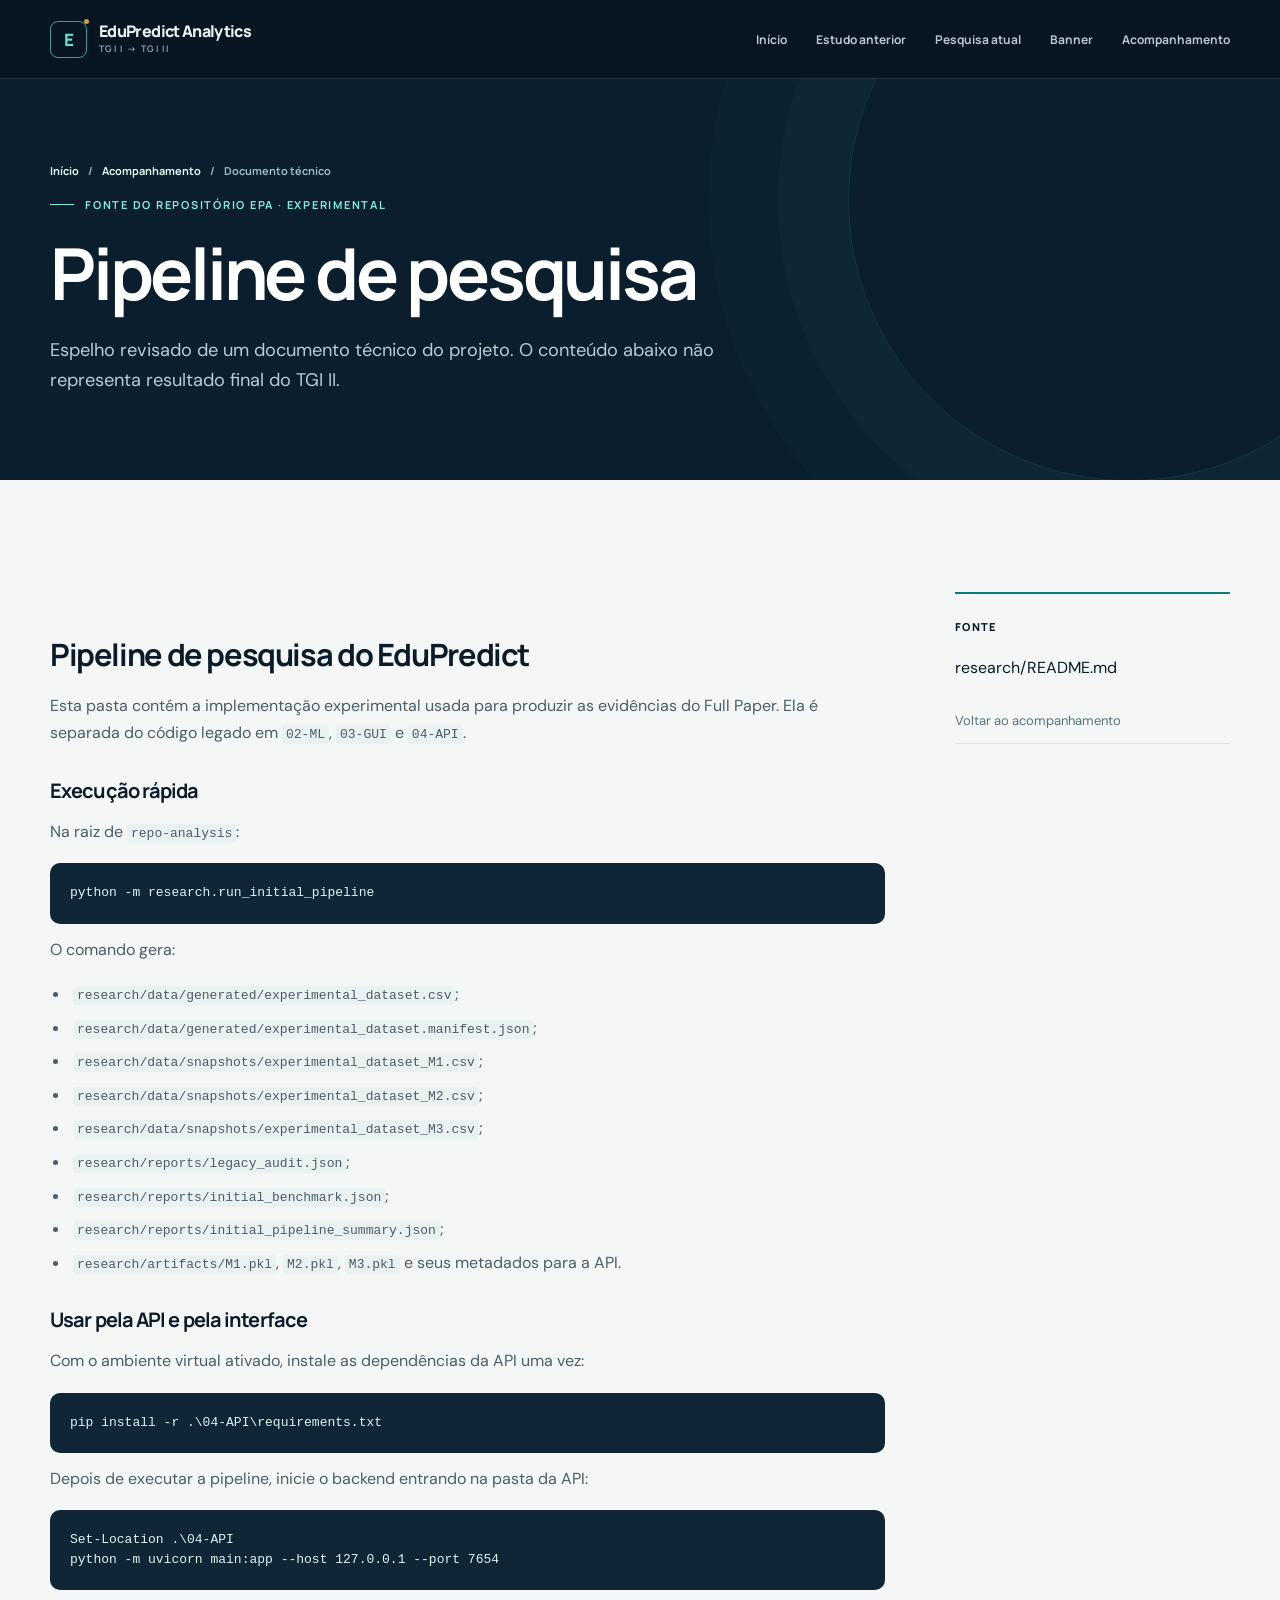
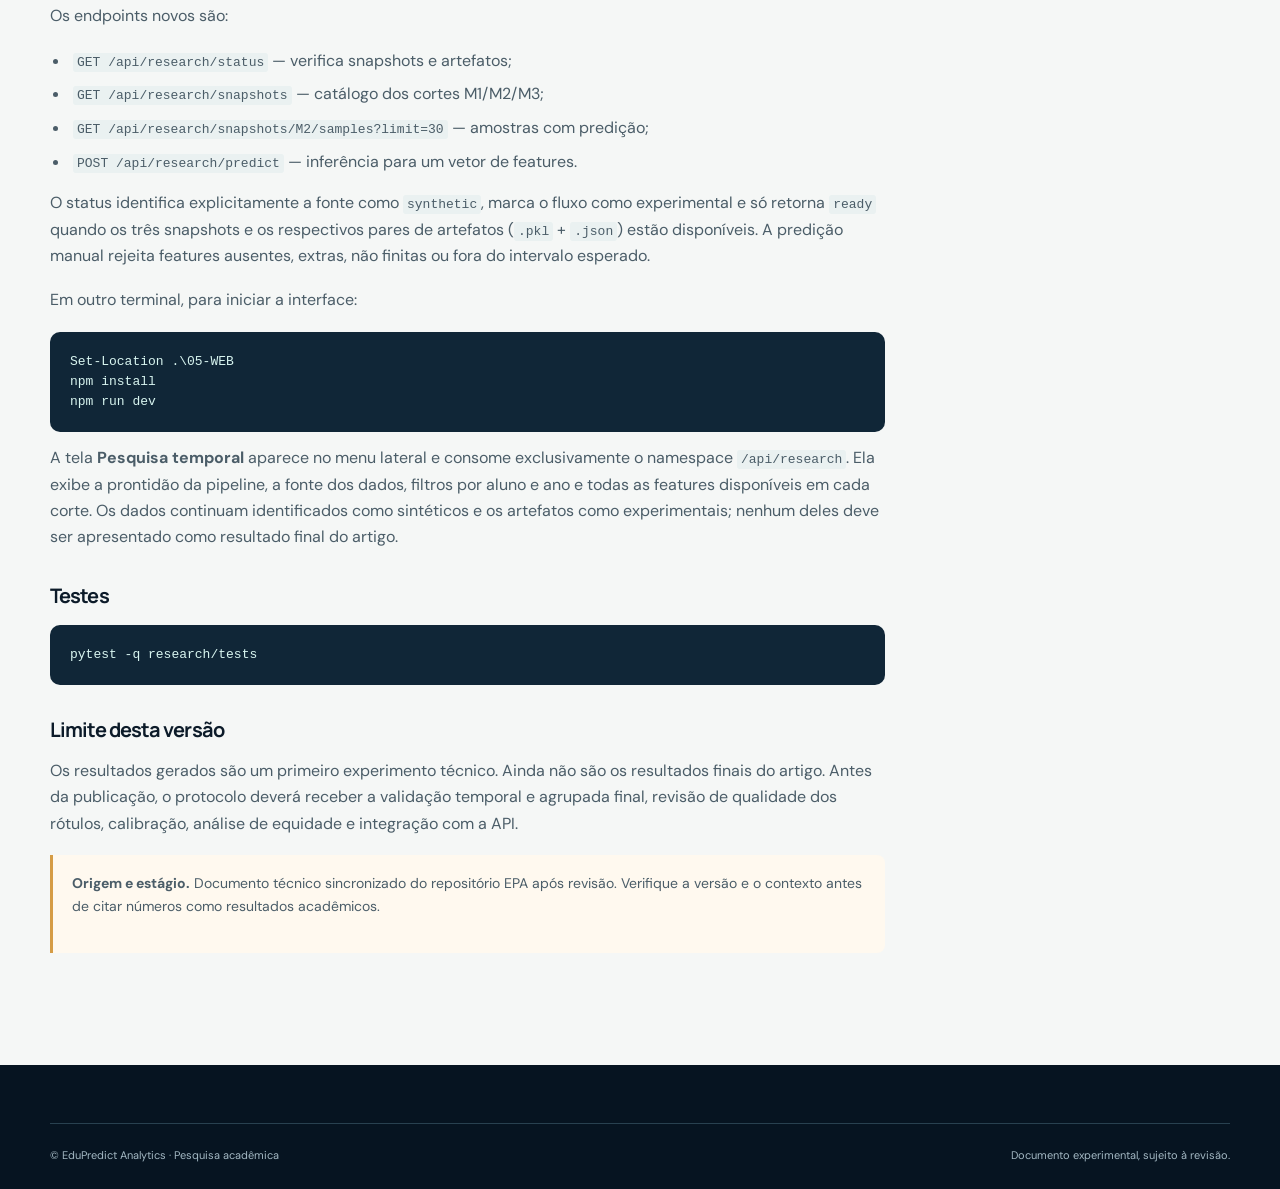
==== site/documentos/pipeline/index.html @ 7457630a "feat: criar site acadêmico EduPredict" ====
<!doctype html>
<html lang="pt-BR"><head><meta charset="utf-8"><meta name="viewport" content="width=device-width, initial-scale=1"><meta name="theme-color" content="#071421"><meta name="description" content="Documento técnico da pesquisa EduPredict Analytics, publicado após revisão."><title>Pipeline de pesquisa — EduPredict Analytics</title><link rel="icon" href="../../assets/favicon.svg" type="image/svg+xml"><link rel="stylesheet" href="../../assets/styles.css"><script defer src="../../assets/main.js"></script></head><body>
<a class="skip-link" href="#conteudo">Ir para o conteúdo</a><header class="site-header"><div class="container header-inner"><a class="brand" href="../../" aria-label="EduPredict Analytics, página inicial"><span class="brand-mark" aria-hidden="true">E</span><span><span class="brand-name">EduPredict Analytics</span><span class="brand-small">TGI I → TGI II</span></span></a><button class="menu-button" type="button" data-menu-button aria-expanded="false" aria-controls="navegacao">Menu</button><nav id="navegacao" class="nav" data-nav aria-label="Navegação principal"><a href="../../">Início</a><a href="../../estudo-anterior/">Estudo anterior</a><a href="../../pesquisa-atual/">Pesquisa atual</a><a href="../../banner/">Banner</a><a href="../../acompanhamento/">Acompanhamento</a></nav></div></header>
<main id="conteudo"><section class="page-hero"><div class="container"><div class="crumbs"><a href="../../">Início</a><span>/</span><a href="../../acompanhamento/">Acompanhamento</a><span>/</span>Documento técnico</div><div class="eyebrow light">Fonte do repositório EPA · experimental</div><h1>Pipeline de pesquisa</h1><p>Espelho revisado de um documento técnico do projeto. O conteúdo abaixo não representa resultado final do TGI II.</p></div></section><section class="section"><div class="container article-layout"><article class="article source-doc"><h2>Pipeline de pesquisa do EduPredict</h2>
<p>Esta pasta contém a implementação experimental usada para produzir as evidências do Full Paper. Ela é separada do código legado em <code>02-ML</code>, <code>03-GUI</code> e <code>04-API</code>.</p>
<h3>Execução rápida</h3>
<p>Na raiz de <code>repo-analysis</code>:</p>
<pre><code>python -m research.run_initial_pipeline</code></pre>
<p>O comando gera:</p>
<ul>
<li><code>research/data/generated/experimental_dataset.csv</code>;</li>
<li><code>research/data/generated/experimental_dataset.manifest.json</code>;</li>
<li><code>research/data/snapshots/experimental_dataset_M1.csv</code>;</li>
<li><code>research/data/snapshots/experimental_dataset_M2.csv</code>;</li>
<li><code>research/data/snapshots/experimental_dataset_M3.csv</code>;</li>
<li><code>research/reports/legacy_audit.json</code>;</li>
<li><code>research/reports/initial_benchmark.json</code>;</li>
<li><code>research/reports/initial_pipeline_summary.json</code>;</li>
<li><code>research/artifacts/M1.pkl</code>, <code>M2.pkl</code>, <code>M3.pkl</code> e seus metadados para a API.</li>
</ul>
<h3>Usar pela API e pela interface</h3>
<p>Com o ambiente virtual ativado, instale as dependências da API uma vez:</p>
<pre><code>pip install -r .\04-API\requirements.txt</code></pre>
<p>Depois de executar a pipeline, inicie o backend entrando na pasta da API:</p>
<pre><code>Set-Location .\04-API
python -m uvicorn main:app --host 127.0.0.1 --port 7654</code></pre>
<p>Os endpoints novos são:</p>
<ul>
<li><code>GET /api/research/status</code> — verifica snapshots e artefatos;</li>
<li><code>GET /api/research/snapshots</code> — catálogo dos cortes M1/M2/M3;</li>
<li><code>GET /api/research/snapshots/M2/samples?limit=30</code> — amostras com predição;</li>
<li><code>POST /api/research/predict</code> — inferência para um vetor de features.</li>
</ul>
<p>O status identifica explicitamente a fonte como <code>synthetic</code>, marca o fluxo como experimental e só retorna <code>ready</code> quando os três snapshots e os respectivos pares de artefatos (<code>.pkl</code> + <code>.json</code>) estão disponíveis. A predição manual rejeita features ausentes, extras, não finitas ou fora do intervalo esperado.</p>
<p>Em outro terminal, para iniciar a interface:</p>
<pre><code>Set-Location .\05-WEB
npm install
npm run dev</code></pre>
<p>A tela <strong>Pesquisa temporal</strong> aparece no menu lateral e consome exclusivamente o namespace <code>/api/research</code>. Ela exibe a prontidão da pipeline, a fonte dos dados, filtros por aluno e ano e todas as features disponíveis em cada corte. Os dados continuam identificados como sintéticos e os artefatos como experimentais; nenhum deles deve ser apresentado como resultado final do artigo.</p>
<h3>Testes</h3>
<pre><code>pytest -q research/tests</code></pre>
<h3>Limite desta versão</h3>
<p>Os resultados gerados são um primeiro experimento técnico. Ainda não são os resultados finais do artigo. Antes da publicação, o protocolo deverá receber a validação temporal e agrupada final, revisão de qualidade dos rótulos, calibração, análise de equidade e integração com a API.</p><div class="notice"><p><strong>Origem e estágio.</strong> Documento técnico sincronizado do repositório EPA após revisão. Verifique a versão e o contexto antes de citar números como resultados acadêmicos.</p></div></article><aside class="side-index" aria-label="Informações do documento"><strong>Fonte</strong><p>research/README.md</p><a href="../../acompanhamento/">Voltar ao acompanhamento</a></aside></div></section></main>
<footer class="site-footer"><div class="container footer-bottom"><span>© EduPredict Analytics · Pesquisa acadêmica</span><span>Documento experimental, sujeito à revisão.</span></div></footer>
</body></html>
---- site/assets/styles.css ----
@import url('https://fonts.googleapis.com/css2?family=DM+Sans:wght@400;500;600;700&family=Manrope:wght@400;500;600;700;800&display=swap');

:root{--ink:#0c1b29;--muted:#526170;--paper:#f5f7f6;--line:#dce4e5;--deep:#071421;--teal:#087d78;--mint:#65e0d1;--blue:#357fb3;--amber:#d59c45;--card:#fff;--radius:20px;--shadow:0 24px 70px rgba(13,36,48,.09)}
*{box-sizing:border-box}html{scroll-behavior:smooth}body{margin:0;background:var(--paper);color:var(--ink);font:16px/1.65 'DM Sans',system-ui,-apple-system,'Segoe UI',sans-serif}img{display:block;max-width:100%}a{color:inherit}button{font:inherit}::selection{background:#b2eee5;color:#08212d}.skip-link{position:absolute;top:-100px;left:16px;background:#fff;color:#071421;padding:10px 14px;z-index:50}.skip-link:focus{top:12px}.container{width:min(100% - 48px,1180px);margin-inline:auto}.eyebrow{display:flex;align-items:center;gap:11px;font:700 11px/1.2 'Manrope',sans-serif;letter-spacing:.16em;text-transform:uppercase;color:var(--teal)}.eyebrow::before{content:'';height:1px;width:24px;background:currentColor}.eyebrow.light{color:#82e9de}.display,.section-title,h1,h2,h3{font-family:'Manrope',system-ui,sans-serif;letter-spacing:-.045em}.display{font-size:clamp(3rem,6.7vw,6.8rem);line-height:1.04;font-weight:700;max-width:920px;margin:24px 0}.display em{font-style:normal;color:var(--mint)}.section-title{font-size:clamp(2.2rem,4vw,4rem);line-height:1.12;margin:17px 0 20px;font-weight:700}.lead{font-size:clamp(1.05rem,1.5vw,1.23rem);line-height:1.75;color:var(--muted);max-width:690px}.text-link{display:inline-flex;align-items:center;gap:10px;color:var(--teal);font-weight:700;text-decoration:none}.text-link:hover{text-decoration:underline}.text-link span{font-size:1.15em;transition:transform .2s}.text-link:hover span{transform:translateX(4px)}.button{display:inline-flex;align-items:center;justify-content:center;gap:11px;min-height:52px;padding:0 22px;border:1px solid transparent;border-radius:7px;background:var(--mint);color:#09222d;font-weight:800;text-decoration:none;transition:transform .2s,background .2s,box-shadow .2s}.button:hover{transform:translateY(-2px);box-shadow:0 12px 24px rgba(4,160,148,.2)}.button.ghost{background:transparent;border-color:rgba(255,255,255,.36);color:#fff}.button.ghost:hover{background:rgba(255,255,255,.09)}.button.dark{background:var(--ink);color:#fff}.button.outline{background:transparent;border-color:#a3b5bb;color:var(--ink)}:focus-visible{outline:3px solid #e4a633;outline-offset:3px}
.site-header{position:relative;z-index:10;background:var(--deep);color:#e9f3f4;border-bottom:1px solid rgba(255,255,255,.12)}.header-inner{min-height:78px;display:flex;align-items:center;justify-content:space-between;gap:30px}.brand{display:flex;align-items:center;gap:12px;text-decoration:none;white-space:nowrap}.brand-mark{display:grid;place-items:center;width:37px;height:37px;border:1px solid rgba(99,226,210,.65);border-radius:8px;color:var(--mint);font:800 17px 'Manrope',sans-serif;position:relative}.brand-mark::after{content:'';position:absolute;width:5px;height:5px;border-radius:50%;background:var(--amber);right:-3px;top:-3px}.brand-name{display:block;font:800 16px/1 'Manrope',sans-serif;letter-spacing:-.04em}.brand-small{display:block;font:600 9px/1.4 'Manrope',sans-serif;letter-spacing:.15em;text-transform:uppercase;color:#9ab0bd;margin-top:4px}.nav{display:flex;align-items:center;gap:29px}.nav a{font:700 12px 'Manrope',sans-serif;text-decoration:none;color:#b9c9d1;transition:color .2s}.nav a:hover,.nav a[aria-current=page]{color:#fff}.nav a[aria-current=page]{box-shadow:0 2px var(--mint);padding-bottom:5px}.header-status{font:700 10px 'Manrope',sans-serif;text-transform:uppercase;letter-spacing:.1em;display:flex;align-items:center;gap:8px;color:#bed1d7;white-space:nowrap}.header-status i{display:block;width:7px;height:7px;background:var(--mint);border-radius:50%;box-shadow:0 0 14px var(--mint)}.menu-button{display:none;background:none;border:1px solid rgba(255,255,255,.3);color:#fff;border-radius:6px;padding:8px 12px;cursor:pointer}
.hero{background:#071421;color:#fff;position:relative;overflow:hidden;min-height:710px}.hero::before{content:'';position:absolute;inset:0;background:url('./hero-trajectories.png') center/cover no-repeat;opacity:.82}.hero::after{content:'';position:absolute;inset:0;background:linear-gradient(90deg,#071421 0%,rgba(7,20,33,.97) 24%,rgba(7,20,33,.73) 47%,rgba(7,20,33,.06) 100%),linear-gradient(0deg,#071421 0%,transparent 40%)}.hero .container{position:relative;z-index:1}.hero-content{padding:124px 0 100px;max-width:780px}.hero .lead{color:#c5d6dc;max-width:610px;margin:0 0 30px}.hero-actions{display:flex;gap:12px;flex-wrap:wrap}.hero-foot{border-top:1px solid rgba(255,255,255,.18);padding:25px 0 31px;position:relative;z-index:1}.hero-foot-grid{display:grid;grid-template-columns:1fr 1fr 1fr;gap:20px}.hero-foot-item{display:flex;align-items:flex-start;gap:14px}.hero-foot-item strong{display:block;font:700 13px 'Manrope',sans-serif;color:#effbfa}.hero-foot-item span{display:block;font-size:12px;color:#9cbbc6;margin-top:3px}.hero-foot-num{font:700 11px 'Manrope',sans-serif;color:var(--mint);padding-top:2px}
.section{padding:112px 0}.section.compact{padding:82px 0}.section-head{display:flex;align-items:end;justify-content:space-between;gap:36px;margin-bottom:43px}.section-head .lead{max-width:470px}.grid-two{display:grid;grid-template-columns:repeat(2,minmax(0,1fr));gap:22px}.grid-three{display:grid;grid-template-columns:repeat(3,minmax(0,1fr));gap:20px}.panel{background:var(--card);border:1px solid var(--line);border-radius:var(--radius);box-shadow:var(--shadow)}.research-card{padding:39px;min-height:355px;display:flex;flex-direction:column;position:relative;overflow:hidden}.research-card::after{content:'';position:absolute;right:-60px;bottom:-95px;width:240px;height:240px;border:1px solid rgba(6,132,125,.12);border-radius:50%;box-shadow:0 0 0 45px rgba(6,132,125,.025),0 0 0 90px rgba(6,132,125,.025)}.research-card.dark{background:#102637;color:#fff;border-color:#294254}.research-card.dark::after{border-color:rgba(104,224,210,.19);box-shadow:0 0 0 45px rgba(104,224,210,.025),0 0 0 90px rgba(104,224,210,.025)}.research-card .tag{font:700 10px 'Manrope',sans-serif;letter-spacing:.14em;text-transform:uppercase;color:var(--teal)}.research-card.dark .tag{color:var(--mint)}.research-card h3{font-size:clamp(1.7rem,2.5vw,2.5rem);line-height:1.19;margin:35px 0 14px;max-width:440px;position:relative;z-index:1}.research-card p{color:var(--muted);margin:0 0 27px;max-width:470px;position:relative;z-index:1}.research-card.dark p{color:#b8cbd3}.research-card .text-link{margin-top:auto;position:relative;z-index:1}.research-card.dark .text-link{color:var(--mint)}.number-line{display:flex;gap:20px;border-top:1px solid var(--line);padding-top:22px;margin-top:29px}.number-line span{font-size:12px;color:var(--muted)}.number-line strong{display:block;font:800 23px 'Manrope',sans-serif;color:var(--ink)}
.dark-band{background:#0b1e2d;color:#fff;position:relative;overflow:hidden}.dark-band::after{content:'';position:absolute;inset:0;background:radial-gradient(circle at 85% 20%,rgba(53,127,179,.16),transparent 40%);pointer-events:none}.dark-band .container{position:relative;z-index:1}.dark-band .lead{color:#b7cbd4}.dark-band .section-title{max-width:800px}.stage-grid{display:grid;grid-template-columns:repeat(3,minmax(0,1fr));gap:14px;margin-top:55px}.stage{border-top:1px solid #496170;padding:26px 28px 20px 0}.stage .stage-no{color:var(--mint);font:800 11px 'Manrope',sans-serif;letter-spacing:.1em}.stage h3{font-size:1.25rem;margin:14px 0 9px}.stage p{color:#a8c0ca;font-size:14px;margin:0;max-width:300px}.stage-visual{height:125px;display:flex;align-items:end;gap:5px;margin-top:29px}.stage-visual i{width:7px;height:var(--h);border-radius:4px 4px 0 0;background:linear-gradient(180deg,#63e1d2,#276586);opacity:.8}
.quote-panel{display:grid;grid-template-columns:1.25fr .75fr;gap:60px;align-items:center}.quote-panel blockquote{font:600 clamp(1.65rem,2.75vw,2.8rem)/1.34 'Manrope',sans-serif;letter-spacing:-.04em;margin:0}.quote-panel blockquote em{font-style:normal;color:var(--teal)}.quote-panel aside{border-left:1px solid var(--line);padding-left:33px;color:var(--muted)}.quote-panel aside strong{display:block;color:var(--ink);font:800 13px 'Manrope',sans-serif;margin-bottom:12px}.notice{border-left:3px solid var(--amber);padding:17px 19px;background:#fff9ef;color:#5b4a2f;border-radius:0 8px 8px 0;font-size:14px}.notice.dark{background:#19303c;color:#e4d7b8}.notice p{margin:0}.notice strong{color:inherit}.link-card{padding:31px;display:flex;flex-direction:column;gap:12px;min-height:230px}.link-card .icon{width:40px;height:40px;display:grid;place-items:center;border:1px solid #bad1d5;border-radius:10px;color:var(--teal);font:800 18px 'Manrope',sans-serif}.link-card h3{font-size:1.17rem;margin:5px 0 0}.link-card p{font-size:13px;color:var(--muted);margin:0}.link-card a{font:700 12px 'Manrope',sans-serif;color:var(--teal);text-decoration:none;margin-top:auto}.link-card a:hover{text-decoration:underline}.cta-panel{background:#d9f1ee;border-radius:25px;padding:53px 58px;display:flex;align-items:center;justify-content:space-between;gap:40px}.cta-panel .section-title{margin:12px 0;max-width:650px}.cta-panel p{color:#456469;margin:0;max-width:630px}
.page-hero{background:#0b1e2d;color:#fff;padding:84px 0 85px;position:relative;overflow:hidden}.page-hero::after{content:'';position:absolute;width:560px;height:560px;border-radius:50%;border:1px solid rgba(91,213,202,.12);right:-130px;top:-160px;box-shadow:0 0 0 70px rgba(91,213,202,.025),0 0 0 140px rgba(91,213,202,.025)}.page-hero .container{position:relative;z-index:1}.page-hero h1{font-size:clamp(2.8rem,5.6vw,5.6rem);line-height:1.08;margin:24px 0 22px;max-width:920px}.page-hero p{color:#b9cbd5;max-width:680px;font-size:1.14rem;margin:0}.crumbs{font:700 11px 'Manrope',sans-serif;color:#9cb8c2;margin-bottom:20px}.crumbs a{text-decoration:none;color:#e1f6f3}.crumbs span{margin:0 9px}.article-layout{display:grid;grid-template-columns:minmax(0,1fr) 275px;gap:70px}.article{min-width:0}.article h2{font-size:clamp(1.75rem,2.4vw,2.45rem);line-height:1.22;margin:0 0 20px}.article h3{font-size:1.25rem;margin:35px 0 12px}.article p{color:#4b5d68;margin:0 0 18px}.article ul{color:#4b5d68;padding-left:20px}.article li{padding-left:3px;margin:8px 0}.article section+section{margin-top:69px;padding-top:55px;border-top:1px solid var(--line)}.article .lede{font-size:1.2rem;line-height:1.78;color:#2e4857}.side-index{align-self:start;position:sticky;top:35px;border-top:2px solid var(--teal);padding-top:19px}.side-index strong{font:800 11px 'Manrope',sans-serif;text-transform:uppercase;letter-spacing:.12em}.side-index a{display:block;font-size:13px;color:#58717d;text-decoration:none;border-bottom:1px solid var(--line);padding:12px 0}.side-index a:hover{color:var(--teal)}.fact-grid{display:grid;grid-template-columns:repeat(3,1fr);gap:10px;margin:32px 0}.fact{background:#eaf2f1;border-radius:12px;padding:22px}.fact strong{display:block;font:800 1.7rem 'Manrope',sans-serif;color:#0f5557;letter-spacing:-.05em}.fact span{font-size:11px;color:#526b6e}.data-table{width:100%;border-collapse:collapse;margin:25px 0 12px;font-size:14px}.data-table th,.data-table td{text-align:left;padding:14px 12px;border-bottom:1px solid var(--line)}.data-table th{font:800 11px 'Manrope',sans-serif;text-transform:uppercase;letter-spacing:.06em;color:#526872;background:#eaf0f0}.data-table td{color:#334b59}.data-table tbody tr:nth-child(even){background:#fafcfc}.citation{background:#e9f1f0;border-radius:12px;padding:22px;margin:24px 0;color:#34525c;font-size:13px}.citation strong{display:block;color:#173944;font:800 11px 'Manrope',sans-serif;text-transform:uppercase;letter-spacing:.1em;margin-bottom:8px}
.milestone-list{border-top:1px solid var(--line)}.milestone{display:grid;grid-template-columns:148px 1fr;gap:20px;padding:25px 0;border-bottom:1px solid var(--line)}.milestone h3{margin:0 0 6px;font-size:1.12rem}.milestone p{margin:0;font-size:14px}.pill{display:inline-flex;align-items:center;gap:7px;border:1px solid #bad5d3;background:#e8f6f3;color:#086f68;padding:6px 10px;border-radius:100px;font:800 10px 'Manrope',sans-serif;text-transform:uppercase;letter-spacing:.04em;white-space:nowrap}.pill::before{content:'';width:6px;height:6px;border-radius:50%;background:currentColor}.pill.review{background:#fff5e5;color:#9c6818;border-color:#ead8b3}.pill.planned{background:#edf1f4;color:#576d7b;border-color:#d2dde2}.doc-list{display:grid;grid-template-columns:repeat(2,1fr);gap:14px}.doc-item{border:1px solid var(--line);border-radius:12px;padding:19px;background:#fff}.doc-item strong{display:block;font:800 13px 'Manrope',sans-serif}.doc-item span{display:block;color:#6b7e88;font-size:12px;margin-top:6px}.doc-item a{font-size:12px;color:var(--teal);font-weight:800;text-decoration:none}.doc-item a:hover{text-decoration:underline}
.poster-wrap{padding:80px 0 105px}.poster{background:#0d2635;color:#fff;border-radius:8px;box-shadow:0 40px 90px rgba(7,26,36,.23);overflow:hidden}.poster-top{position:relative;min-height:430px;background:#061726 url('./hero-trajectories.png') center/cover no-repeat;padding:50px 58px;display:flex;flex-direction:column;justify-content:space-between}.poster-top::before{content:'';position:absolute;inset:0;background:linear-gradient(90deg,rgba(6,20,33,.99) 0%,rgba(6,20,33,.84) 55%,rgba(6,20,33,.15))}.poster-top>*{position:relative}.poster-kicker{font:800 11px 'Manrope',sans-serif;letter-spacing:.2em;text-transform:uppercase;color:var(--mint)}.poster-top h2{font-size:clamp(2.4rem,5vw,5.4rem);line-height:1.09;max-width:750px;margin:20px 0}.poster-top p{color:#c4d9df;max-width:640px;margin:0}.poster-body{display:grid;grid-template-columns:repeat(3,1fr);gap:0}.poster-body>div{padding:38px;border-right:1px solid #31505b}.poster-body>div:last-child{border-right:0}.poster-body h3{font-size:1.25rem;margin:0 0 14px}.poster-body p{color:#bbd1d6;font-size:14px;margin:0}.poster-footer{display:flex;justify-content:space-between;gap:25px;border-top:1px solid #31505b;padding:24px 38px;color:#9ebbc5;font-size:12px}.poster-footer strong{color:#e6f4f3}
.pdf-preview{margin-top:28px;background:#fff;border:1px solid var(--line);border-radius:12px;overflow:hidden;box-shadow:var(--shadow)}.pdf-preview-head{display:flex;align-items:center;justify-content:space-between;gap:15px;padding:16px 20px}.pdf-preview-head strong{font:800 13px 'Manrope',sans-serif}.pdf-preview object{display:block;width:100%;height:min(78vh,820px);border:0;border-top:1px solid var(--line)}.pdf-preview object p{padding:20px}.document-actions{display:flex;flex-wrap:wrap;gap:14px;align-items:center;margin-top:24px}.document-actions .text-link{padding:10px 0}
.source-doc h2{margin-top:44px}.source-doc h3{margin-top:28px}.source-doc pre{overflow:auto;background:#102637;color:#d8f5f0;border-radius:10px;padding:20px;font:13px/1.55 ui-monospace,Consolas,monospace}.source-doc code{font:13px ui-monospace,Consolas,monospace;background:#eaf1f1;padding:2px 4px;border-radius:3px}.source-doc pre code{background:transparent;padding:0}.source-doc blockquote{border-left:3px solid var(--teal);padding-left:20px;margin:23px 0;color:#3f5863}.source-doc li{line-height:1.6}
.site-footer{background:#061421;color:#a4b9c4;padding:58px 0 25px}.footer-grid{display:grid;grid-template-columns:1.5fr 1fr 1fr;gap:55px;padding-bottom:50px}.site-footer .brand{color:#fff}.site-footer p{max-width:360px;font-size:13px;line-height:1.7}.site-footer h4{font:800 11px 'Manrope',sans-serif;letter-spacing:.12em;text-transform:uppercase;color:#e4f3f2;margin:0 0 16px}.site-footer a:not(.brand){display:block;color:#a4b9c4;text-decoration:none;font-size:13px;margin:9px 0}.site-footer a:hover{color:var(--mint)}.footer-bottom{border-top:1px solid #284150;padding-top:22px;display:flex;justify-content:space-between;gap:25px;font-size:11px}
@media(max-width:920px){.header-status{display:none}.nav{gap:18px}.hero{min-height:620px}.hero-content{padding:100px 0 75px}.section{padding:80px 0}.article-layout{grid-template-columns:1fr}.side-index{position:static;display:none}.quote-panel{grid-template-columns:1fr;gap:30px}.quote-panel aside{border-left:0;border-top:1px solid var(--line);padding:20px 0 0}.poster-body{grid-template-columns:1fr}.poster-body>div{border-right:0;border-bottom:1px solid #31505b}.poster-top{min-height:400px}}
@media(max-width:690px){.container{width:min(100% - 36px,1180px)}.header-inner{min-height:68px}.menu-button{display:block}.nav{position:absolute;left:0;right:0;top:68px;background:#0a1c2a;display:none;flex-direction:column;align-items:stretch;gap:0;padding:10px 18px 20px;border-top:1px solid #27404e}.nav.open{display:flex}.nav a{padding:12px 8px}.nav a[aria-current=page]{box-shadow:none;color:var(--mint)}.hero{min-height:0}.hero::after{background:linear-gradient(90deg,#071421 0%,rgba(7,20,33,.78) 100%),linear-gradient(0deg,#071421,transparent)}.hero-content{padding:76px 0}.display{font-size:clamp(2.9rem,13vw,4.3rem)}.hero-foot-grid,.grid-two,.grid-three,.stage-grid,.doc-list,.fact-grid{grid-template-columns:1fr}.hero-foot-grid{gap:14px}.hero-foot-item:nth-child(n+2){border-top:1px solid rgba(255,255,255,.12);padding-top:14px}.section,.section.compact{padding:65px 0}.section-head{display:block;margin-bottom:30px}.research-card{min-height:300px;padding:29px}.stage-grid{margin-top:30px}.stage{padding:22px 0}.stage-visual{display:none}.cta-panel{display:block;padding:33px}.cta-panel .button{margin-top:24px}.page-hero{padding:63px 0}.page-hero h1{font-size:clamp(2.7rem,11vw,4.5rem)}.article section+section{margin-top:50px;padding-top:40px}.fact-grid{grid-template-columns:repeat(3,1fr)}.fact{padding:14px}.fact strong{font-size:1.25rem}.fact span{font-size:10px}.milestone{grid-template-columns:1fr;gap:8px}.poster-wrap{padding:50px 0 65px}.poster-top{padding:32px;min-height:390px}.poster-body>div{padding:28px}.poster-footer{display:block;padding:22px 28px}.poster-footer span{display:block;margin:6px 0}.footer-grid{grid-template-columns:1fr;gap:30px}.footer-bottom{display:block}.footer-bottom span{display:block;margin:8px 0}}
@media(prefers-reduced-motion:reduce){html{scroll-behavior:auto}.button,.text-link span{transition:none}}
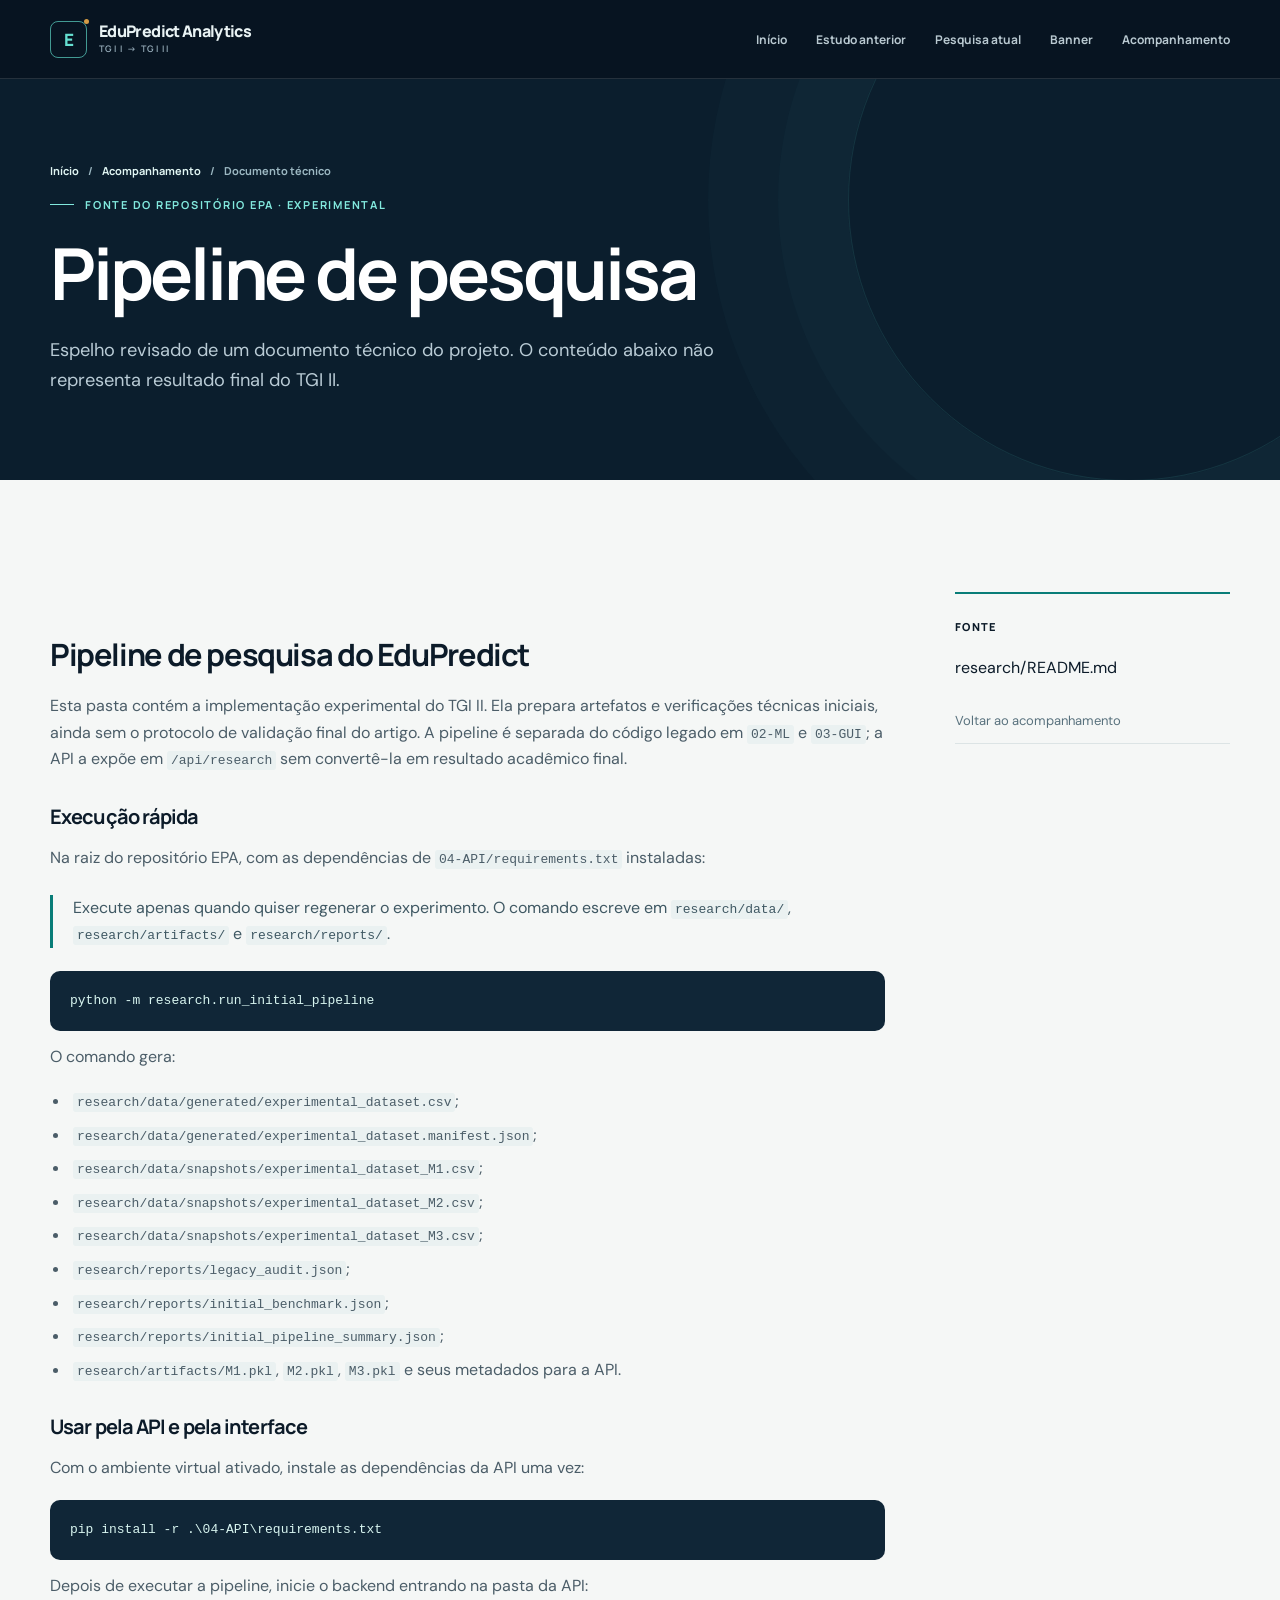
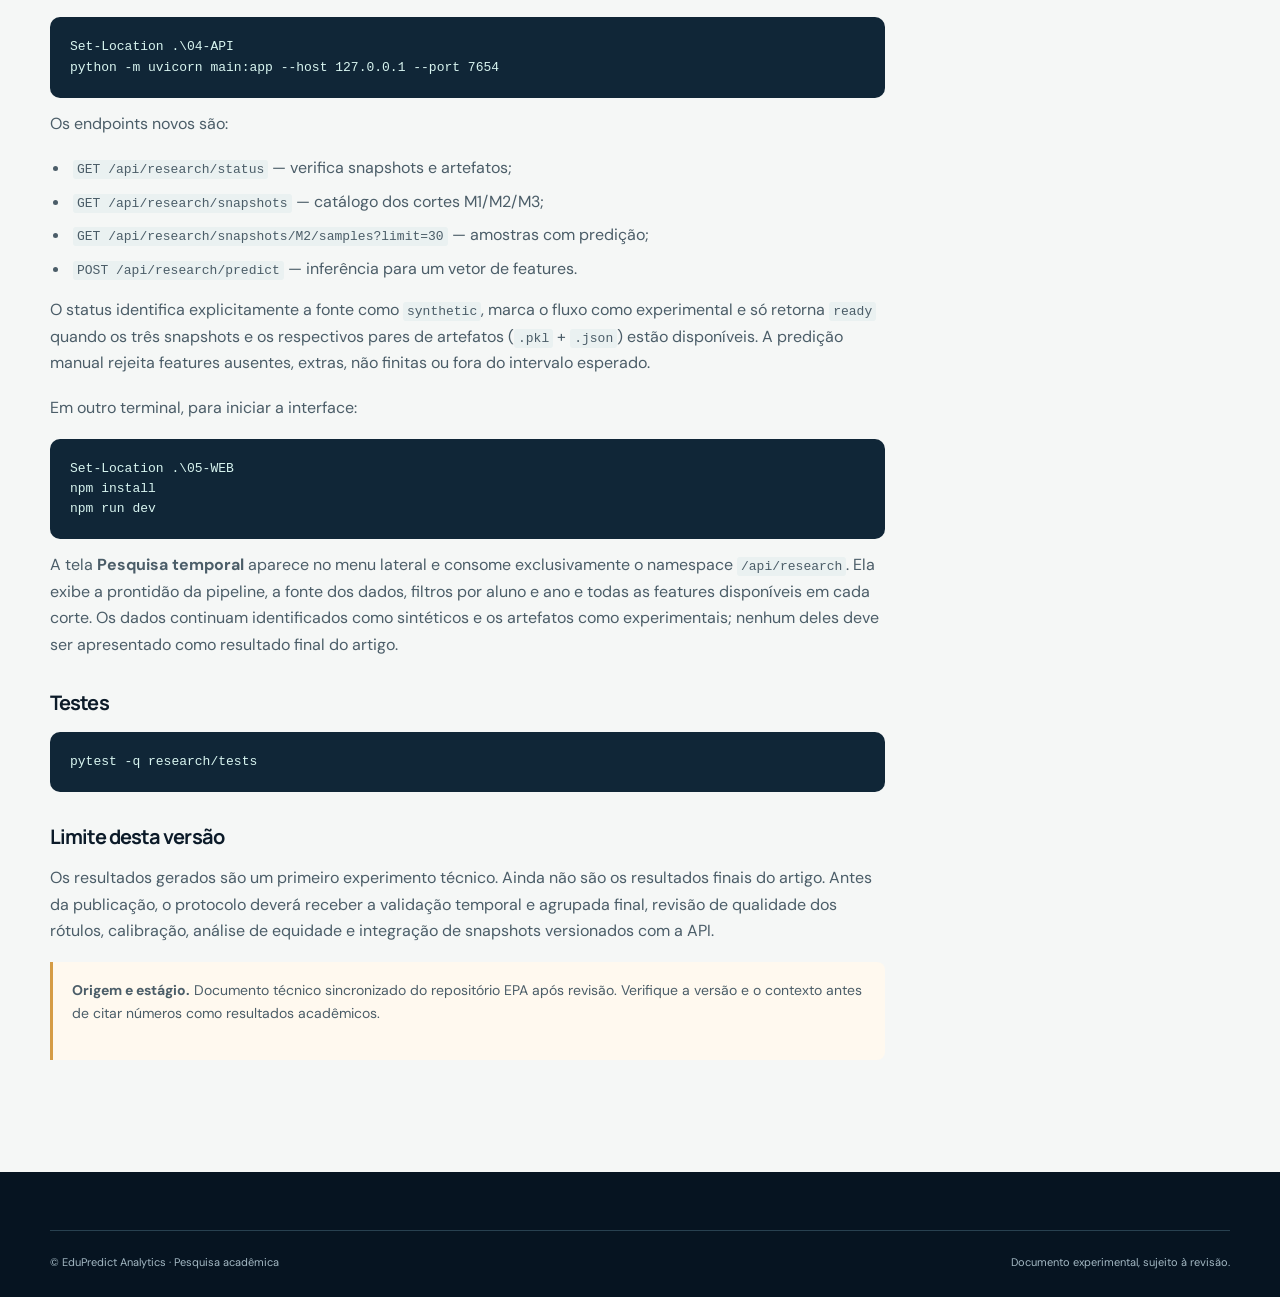
==== commit 640a7d01: "docs: sincronizar snapshot técnico do EPA" ====
--- a/site/documentos/pipeline/index.html
+++ b/site/documentos/pipeline/index.html
@@ -2,9 +2,10 @@
 <html lang="pt-BR"><head><meta charset="utf-8"><meta name="viewport" content="width=device-width, initial-scale=1"><meta name="theme-color" content="#071421"><meta name="description" content="Documento técnico da pesquisa EduPredict Analytics, publicado após revisão."><title>Pipeline de pesquisa — EduPredict Analytics</title><link rel="icon" href="../../assets/favicon.svg" type="image/svg+xml"><link rel="stylesheet" href="../../assets/styles.css"><script defer src="../../assets/main.js"></script></head><body>
 <a class="skip-link" href="#conteudo">Ir para o conteúdo</a><header class="site-header"><div class="container header-inner"><a class="brand" href="../../" aria-label="EduPredict Analytics, página inicial"><span class="brand-mark" aria-hidden="true">E</span><span><span class="brand-name">EduPredict Analytics</span><span class="brand-small">TGI I → TGI II</span></span></a><button class="menu-button" type="button" data-menu-button aria-expanded="false" aria-controls="navegacao">Menu</button><nav id="navegacao" class="nav" data-nav aria-label="Navegação principal"><a href="../../">Início</a><a href="../../estudo-anterior/">Estudo anterior</a><a href="../../pesquisa-atual/">Pesquisa atual</a><a href="../../banner/">Banner</a><a href="../../acompanhamento/">Acompanhamento</a></nav></div></header>
 <main id="conteudo"><section class="page-hero"><div class="container"><div class="crumbs"><a href="../../">Início</a><span>/</span><a href="../../acompanhamento/">Acompanhamento</a><span>/</span>Documento técnico</div><div class="eyebrow light">Fonte do repositório EPA · experimental</div><h1>Pipeline de pesquisa</h1><p>Espelho revisado de um documento técnico do projeto. O conteúdo abaixo não representa resultado final do TGI II.</p></div></section><section class="section"><div class="container article-layout"><article class="article source-doc"><h2>Pipeline de pesquisa do EduPredict</h2>
-<p>Esta pasta contém a implementação experimental usada para produzir as evidências do Full Paper. Ela é separada do código legado em <code>02-ML</code>, <code>03-GUI</code> e <code>04-API</code>.</p>
+<p>Esta pasta contém a implementação experimental do TGI II. Ela prepara artefatos e verificações técnicas iniciais, ainda sem o protocolo de validação final do artigo. A pipeline é separada do código legado em <code>02-ML</code> e <code>03-GUI</code>; a API a expõe em <code>/api/research</code> sem convertê-la em resultado acadêmico final.</p>
 <h3>Execução rápida</h3>
-<p>Na raiz de <code>repo-analysis</code>:</p>
+<p>Na raiz do repositório EPA, com as dependências de <code>04-API/requirements.txt</code> instaladas:</p>
+<blockquote>Execute apenas quando quiser regenerar o experimento. O comando escreve em <code>research/data/</code>, <code>research/artifacts/</code> e <code>research/reports/</code>.</blockquote>
 <pre><code>python -m research.run_initial_pipeline</code></pre>
 <p>O comando gera:</p>
 <ul>
@@ -40,6 +41,6 @@
 <h3>Testes</h3>
 <pre><code>pytest -q research/tests</code></pre>
 <h3>Limite desta versão</h3>
-<p>Os resultados gerados são um primeiro experimento técnico. Ainda não são os resultados finais do artigo. Antes da publicação, o protocolo deverá receber a validação temporal e agrupada final, revisão de qualidade dos rótulos, calibração, análise de equidade e integração com a API.</p><div class="notice"><p><strong>Origem e estágio.</strong> Documento técnico sincronizado do repositório EPA após revisão. Verifique a versão e o contexto antes de citar números como resultados acadêmicos.</p></div></article><aside class="side-index" aria-label="Informações do documento"><strong>Fonte</strong><p>research/README.md</p><a href="../../acompanhamento/">Voltar ao acompanhamento</a></aside></div></section></main>
+<p>Os resultados gerados são um primeiro experimento técnico. Ainda não são os resultados finais do artigo. Antes da publicação, o protocolo deverá receber a validação temporal e agrupada final, revisão de qualidade dos rótulos, calibração, análise de equidade e integração de snapshots versionados com a API.</p><div class="notice"><p><strong>Origem e estágio.</strong> Documento técnico sincronizado do repositório EPA após revisão. Verifique a versão e o contexto antes de citar números como resultados acadêmicos.</p></div></article><aside class="side-index" aria-label="Informações do documento"><strong>Fonte</strong><p>research/README.md</p><a href="../../acompanhamento/">Voltar ao acompanhamento</a></aside></div></section></main>
 <footer class="site-footer"><div class="container footer-bottom"><span>© EduPredict Analytics · Pesquisa acadêmica</span><span>Documento experimental, sujeito à revisão.</span></div></footer>
 </body></html>
